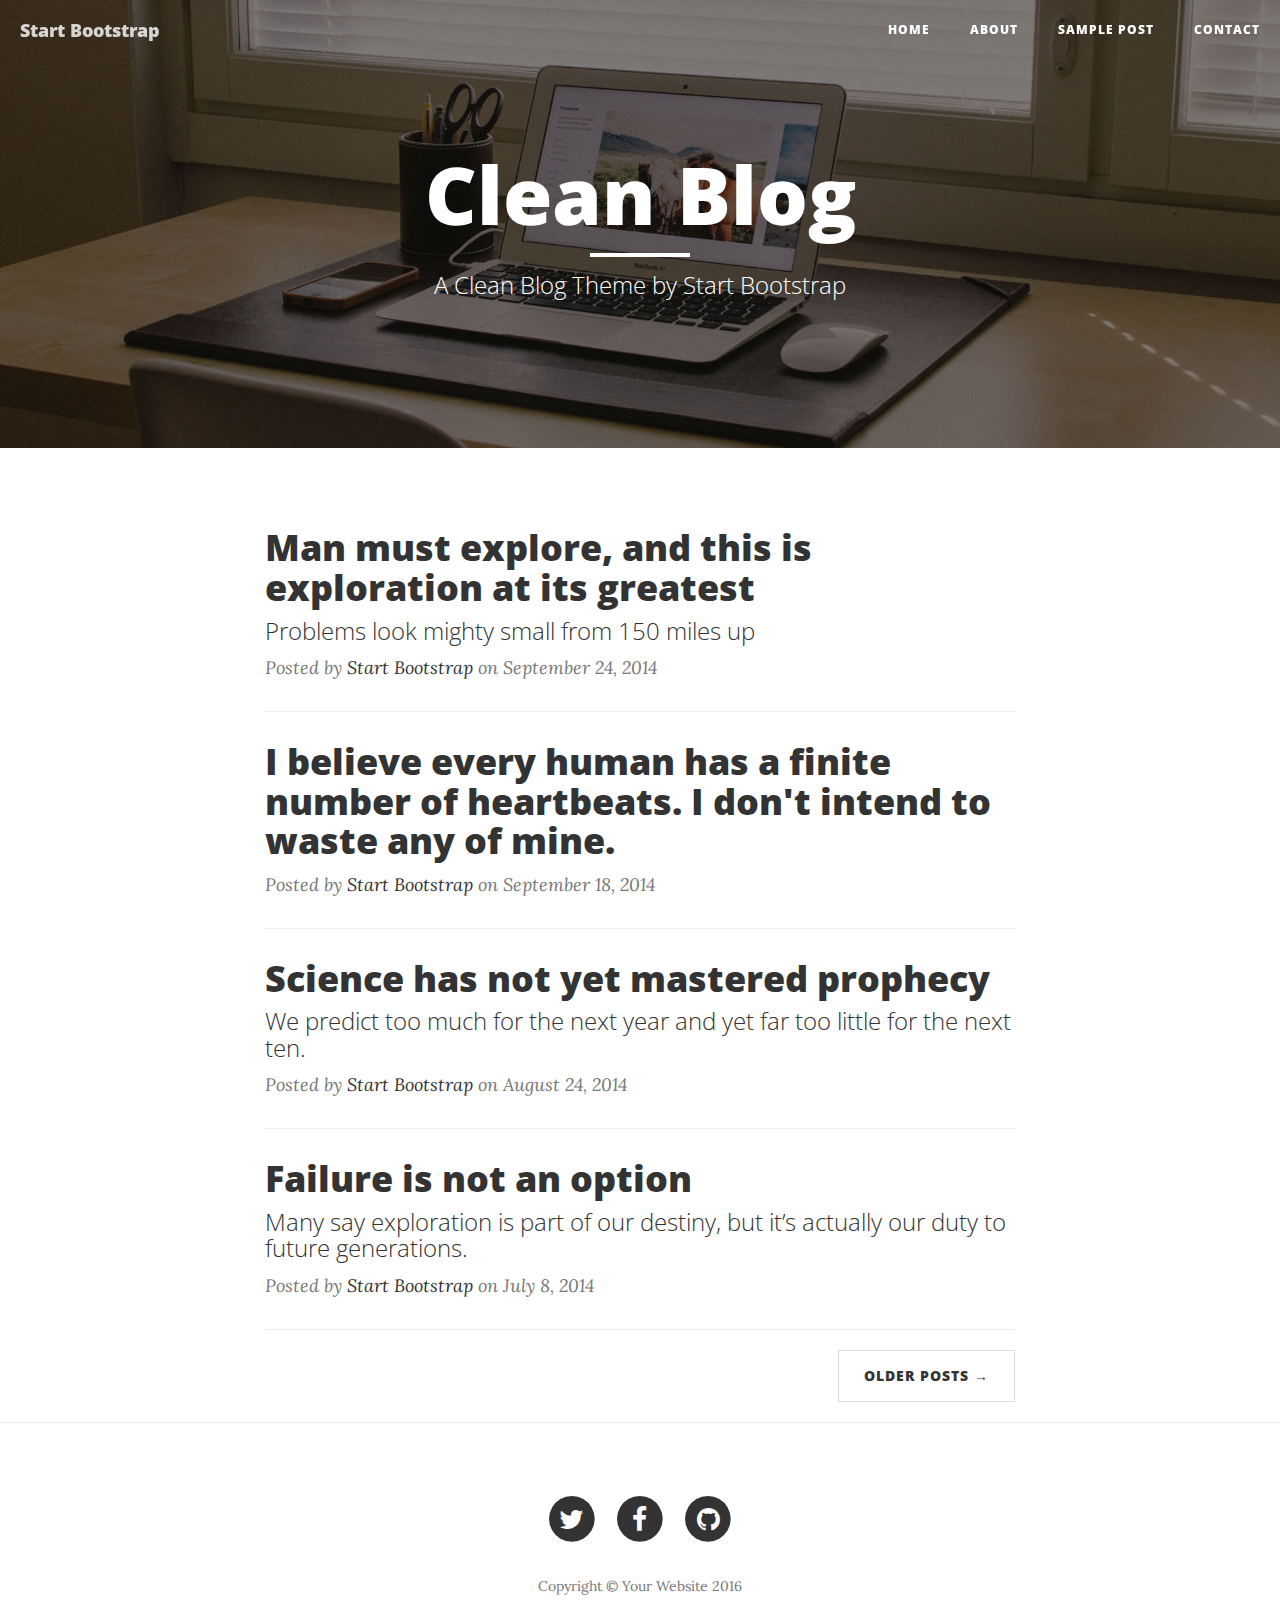
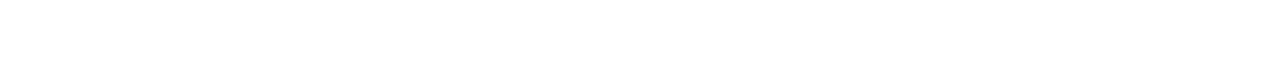
==== startbootstrap-clean-blog-gh-pages/index.html @ b695ce1a "first commit" ====
<!DOCTYPE html>
<html lang="en">

<head>

    <meta charset="utf-8">
    <meta http-equiv="X-UA-Compatible" content="IE=edge">
    <meta name="viewport" content="width=device-width, initial-scale=1">
    <meta name="description" content="">
    <meta name="author" content="">

    <title>Clean Blog</title>

    <!-- Bootstrap Core CSS -->
    <link href="vendor/bootstrap/css/bootstrap.min.css" rel="stylesheet">

    <!-- Theme CSS -->
    <link href="css/clean-blog.min.css" rel="stylesheet">

    <!-- Custom Fonts -->
    <link href="vendor/font-awesome/css/font-awesome.min.css" rel="stylesheet" type="text/css">
    <link href='https://fonts.googleapis.com/css?family=Lora:400,700,400italic,700italic' rel='stylesheet' type='text/css'>
    <link href='https://fonts.googleapis.com/css?family=Open+Sans:300italic,400italic,600italic,700italic,800italic,400,300,600,700,800' rel='stylesheet' type='text/css'>

    <!-- HTML5 Shim and Respond.js IE8 support of HTML5 elements and media queries -->
    <!-- WARNING: Respond.js doesn't work if you view the page via file:// -->
    <!--[if lt IE 9]>
        <script src="https://oss.maxcdn.com/libs/html5shiv/3.7.0/html5shiv.js"></script>
        <script src="https://oss.maxcdn.com/libs/respond.js/1.4.2/respond.min.js"></script>
    <![endif]-->

</head>

<body>

    <!-- Navigation -->
    <nav class="navbar navbar-default navbar-custom navbar-fixed-top">
        <div class="container-fluid">
            <!-- Brand and toggle get grouped for better mobile display -->
            <div class="navbar-header page-scroll">
                <button type="button" class="navbar-toggle" data-toggle="collapse" data-target="#bs-example-navbar-collapse-1">
                    <span class="sr-only">Toggle navigation</span>
                    Menu <i class="fa fa-bars"></i>
                </button>
                <a class="navbar-brand" href="index.html">Start Bootstrap</a>
            </div>

            <!-- Collect the nav links, forms, and other content for toggling -->
            <div class="collapse navbar-collapse" id="bs-example-navbar-collapse-1">
                <ul class="nav navbar-nav navbar-right">
                    <li>
                        <a href="index.html">Home</a>
                    </li>
                    <li>
                        <a href="about.html">About</a>
                    </li>
                    <li>
                        <a href="post.html">Sample Post</a>
                    </li>
                    <li>
                        <a href="contact.html">Contact</a>
                    </li>
                </ul>
            </div>
            <!-- /.navbar-collapse -->
        </div>
        <!-- /.container -->
    </nav>

    <!-- Page Header -->
    <!-- Set your background image for this header on the line below. -->
    <header class="intro-header" style="background-image: url('img/home-bg.jpg')">
        <div class="container">
            <div class="row">
                <div class="col-lg-8 col-lg-offset-2 col-md-10 col-md-offset-1">
                    <div class="site-heading">
                        <h1>Clean Blog</h1>
                        <hr class="small">
                        <span class="subheading">A Clean Blog Theme by Start Bootstrap</span>
                    </div>
                </div>
            </div>
        </div>
    </header>

    <!-- Main Content -->
    <div class="container">
        <div class="row">
            <div class="col-lg-8 col-lg-offset-2 col-md-10 col-md-offset-1">
                <div class="post-preview">
                    <a href="post.html">
                        <h2 class="post-title">
                            Man must explore, and this is exploration at its greatest
                        </h2>
                        <h3 class="post-subtitle">
                            Problems look mighty small from 150 miles up
                        </h3>
                    </a>
                    <p class="post-meta">Posted by <a href="#">Start Bootstrap</a> on September 24, 2014</p>
                </div>
                <hr>
                <div class="post-preview">
                    <a href="post.html">
                        <h2 class="post-title">
                            I believe every human has a finite number of heartbeats. I don't intend to waste any of mine.
                        </h2>
                    </a>
                    <p class="post-meta">Posted by <a href="#">Start Bootstrap</a> on September 18, 2014</p>
                </div>
                <hr>
                <div class="post-preview">
                    <a href="post.html">
                        <h2 class="post-title">
                            Science has not yet mastered prophecy
                        </h2>
                        <h3 class="post-subtitle">
                            We predict too much for the next year and yet far too little for the next ten.
                        </h3>
                    </a>
                    <p class="post-meta">Posted by <a href="#">Start Bootstrap</a> on August 24, 2014</p>
                </div>
                <hr>
                <div class="post-preview">
                    <a href="post.html">
                        <h2 class="post-title">
                            Failure is not an option
                        </h2>
                        <h3 class="post-subtitle">
                            Many say exploration is part of our destiny, but it’s actually our duty to future generations.
                        </h3>
                    </a>
                    <p class="post-meta">Posted by <a href="#">Start Bootstrap</a> on July 8, 2014</p>
                </div>
                <hr>
                <!-- Pager -->
                <ul class="pager">
                    <li class="next">
                        <a href="#">Older Posts &rarr;</a>
                    </li>
                </ul>
            </div>
        </div>
    </div>

    <hr>

    <!-- Footer -->
    <footer>
        <div class="container">
            <div class="row">
                <div class="col-lg-8 col-lg-offset-2 col-md-10 col-md-offset-1">
                    <ul class="list-inline text-center">
                        <li>
                            <a href="#">
                                <span class="fa-stack fa-lg">
                                    <i class="fa fa-circle fa-stack-2x"></i>
                                    <i class="fa fa-twitter fa-stack-1x fa-inverse"></i>
                                </span>
                            </a>
                        </li>
                        <li>
                            <a href="#">
                                <span class="fa-stack fa-lg">
                                    <i class="fa fa-circle fa-stack-2x"></i>
                                    <i class="fa fa-facebook fa-stack-1x fa-inverse"></i>
                                </span>
                            </a>
                        </li>
                        <li>
                            <a href="#">
                                <span class="fa-stack fa-lg">
                                    <i class="fa fa-circle fa-stack-2x"></i>
                                    <i class="fa fa-github fa-stack-1x fa-inverse"></i>
                                </span>
                            </a>
                        </li>
                    </ul>
                    <p class="copyright text-muted">Copyright &copy; Your Website 2016</p>
                </div>
            </div>
        </div>
    </footer>

    <!-- jQuery -->
    <script src="vendor/jquery/jquery.min.js"></script>

    <!-- Bootstrap Core JavaScript -->
    <script src="vendor/bootstrap/js/bootstrap.min.js"></script>

    <!-- Contact Form JavaScript -->
    <script src="js/jqBootstrapValidation.js"></script>
    <script src="js/contact_me.js"></script>

    <!-- Theme JavaScript -->
    <script src="js/clean-blog.min.js"></script>

</body>

</html>
---- startbootstrap-clean-blog-gh-pages/css/clean-blog.min.css ----
/*!
 * Start Bootstrap - Clean Blog v3.3.7+1 (http://startbootstrap.com/template-overviews/clean-blog)
 * Copyright 2013-2017 Start Bootstrap
 * Licensed under MIT (https://github.com/BlackrockDigital/startbootstrap/blob/gh-pages/LICENSE)
 */a,body{color:#333}.navbar-custom .nav li a,.navbar-custom .navbar-brand,h1,h2,h3,h4,h5,h6{font-weight:800}.caption,.intro-header .page-heading,.intro-header .site-heading,footer .copyright{text-align:center}body{font-family:Lora,'Times New Roman',serif;font-size:20px;-webkit-tap-highlight-color:#0085A1}.intro-header .page-heading .subheading,.intro-header .post-heading .subheading,.intro-header .site-heading .subheading,.navbar-custom,h1,h2,h3,h4,h5,h6{font-family:'Open Sans','Helvetica Neue',Helvetica,Arial,sans-serif}p{line-height:1.5;margin:30px 0}p a{text-decoration:underline}a:focus,a:hover{color:#0085A1}a img:focus,a img:hover{cursor:zoom-in}blockquote{color:#777;font-style:italic}hr.small{max-width:100px;margin:15px auto;border-width:4px;border-color:#fff}.navbar-custom{position:absolute;top:0;left:0;width:100%;z-index:3}.navbar-custom .navbar-header .navbar-toggle{color:#777;font-weight:800;text-transform:uppercase;font-size:12px}.navbar-custom .nav li a{text-transform:uppercase;font-size:12px;letter-spacing:1px}@media only screen and (min-width:768px){.navbar-custom{background:0 0;border-bottom:1px solid transparent}.navbar-custom .navbar-brand{color:#fff;padding:20px}.navbar-custom .navbar-brand:focus,.navbar-custom .navbar-brand:hover{color:rgba(255,255,255,.8)}.navbar-custom .nav li a{color:#fff;padding:20px}.navbar-custom .nav li a:focus,.navbar-custom .nav li a:hover{color:rgba(255,255,255,.8)}.navbar-custom .nav li ul.dropdown-menu a{color:#333}.navbar-custom .nav li ul.dropdown-menu a:focus,.navbar-custom .nav li ul.dropdown-menu a:hover{color:#0085A1}}@media only screen and (min-width:1170px){.navbar-custom{-webkit-transition:background-color .3s;-moz-transition:background-color .3s;transition:background-color .3s;-webkit-transform:translate3d(0,0,0);-moz-transform:translate3d(0,0,0);-ms-transform:translate3d(0,0,0);-o-transform:translate3d(0,0,0);transform:translate3d(0,0,0);-webkit-backface-visibility:hidden;backface-visibility:hidden}.navbar-custom.is-fixed{position:fixed;top:-61px;background-color:rgba(255,255,255,.9);border-bottom:1px solid #f2f2f2;-webkit-transition:-webkit-transform .3s;-moz-transition:-moz-transform .3s;transition:transform .3s}.navbar-custom.is-fixed .navbar-brand{color:#333}.navbar-custom.is-fixed .navbar-brand:focus,.navbar-custom.is-fixed .navbar-brand:hover{color:#0085A1}.navbar-custom.is-fixed .nav li a{color:#333}.navbar-custom.is-fixed .nav li a:focus,.navbar-custom.is-fixed .nav li a:hover{color:#0085A1}.navbar-custom.is-visible{-webkit-transform:translate3d(0,100%,0);-moz-transform:translate3d(0,100%,0);-ms-transform:translate3d(0,100%,0);-o-transform:translate3d(0,100%,0);transform:translate3d(0,100%,0)}}.intro-header{background:center center no-repeat;-webkit-background-size:cover;-moz-background-size:cover;background-size:cover;-o-background-size:cover;margin-bottom:50px}.intro-header .page-heading,.intro-header .post-heading,.intro-header .site-heading{padding:100px 0 50px;color:#fff}.intro-header .page-heading h1,.intro-header .site-heading h1{margin-top:0;font-size:50px}.intro-header .page-heading .subheading,.intro-header .site-heading .subheading{font-size:24px;line-height:1.1;display:block;font-weight:300;margin:10px 0 0}@media only screen and (min-width:768px){.intro-header .page-heading,.intro-header .post-heading,.intro-header .site-heading{padding:150px 0}.intro-header .page-heading h1,.intro-header .site-heading h1{font-size:80px}}.intro-header .post-heading h1{font-size:35px}.intro-header .post-heading .meta,.intro-header .post-heading .subheading{line-height:1.1;display:block}.intro-header .post-heading .subheading{font-size:24px;margin:10px 0 30px;font-weight:600}.intro-header .post-heading .meta{font-family:Lora,'Times New Roman',serif;font-style:italic;font-weight:300;font-size:20px}.intro-header .post-heading .meta a{color:#fff}@media only screen and (min-width:768px){.intro-header .post-heading h1{font-size:55px}.intro-header .post-heading .subheading{font-size:30px}}.post-preview>a{color:#333}.post-preview>a:focus,.post-preview>a:hover{text-decoration:none;color:#0085A1}.post-preview>a>.post-title{font-size:30px;margin-top:30px;margin-bottom:10px}.post-preview>a>.post-subtitle{margin:0 0 10px;font-weight:300}.post-preview>.post-meta{color:#777;font-size:18px;font-style:italic;margin-top:0}.post-preview>.post-meta>a{text-decoration:none;color:#333}.post-preview>.post-meta>a:focus,.post-preview>.post-meta>a:hover{color:#0085A1;text-decoration:underline}@media only screen and (min-width:768px){.post-preview>a>.post-title{font-size:36px}}.section-heading{font-size:36px;margin-top:60px;font-weight:700}.btn,.pager li>a,.pager li>span{font-family:'Open Sans','Helvetica Neue',Helvetica,Arial,sans-serif;text-transform:uppercase;font-weight:800;letter-spacing:1px}.caption{font-size:14px;padding:10px;font-style:italic;margin:0;display:block;border-bottom-right-radius:5px;border-bottom-left-radius:5px}footer{padding:50px 0 65px}footer .list-inline{margin:0;padding:0}footer .copyright{font-size:14px;margin-bottom:0}.floating-label-form-group{font-size:14px;position:relative;margin-bottom:0;padding-bottom:.5em;border-bottom:1px solid #eee}.floating-label-form-group input,.floating-label-form-group textarea{z-index:1;position:relative;padding-right:0;padding-left:0;border:none;border-radius:0;font-size:1.5em;background:0 0;box-shadow:none!important;resize:none}.floating-label-form-group label{display:block;z-index:0;position:relative;top:2em;margin:0;font-size:.85em;line-height:1.764705882em;vertical-align:middle;vertical-align:baseline;opacity:0;-webkit-transition:top .3s ease,opacity .3s ease;-moz-transition:top .3s ease,opacity .3s ease;-ms-transition:top .3s ease,opacity .3s ease;transition:top .3s ease,opacity .3s ease}.floating-label-form-group::not(:first-child){padding-left:14px;border-left:1px solid #eee}.floating-label-form-group-with-value label{top:0;opacity:1}.floating-label-form-group-with-focus label{color:#0085A1}form .row:first-child .floating-label-form-group{border-top:1px solid #eee}.btn{font-size:14px;border-radius:0;padding:15px 25px}.btn-lg{font-size:16px;padding:25px 35px}.btn-default:focus,.btn-default:hover{background-color:#0085A1;border:1px solid #0085A1;color:#fff}.pager{margin:20px 0 0}.pager li>a,.pager li>span{font-size:14px;padding:15px 25px;background-color:#fff;border-radius:0}.pager li>a:focus,.pager li>a:hover{color:#fff;background-color:#0085A1;border:1px solid #0085A1}.pager .disabled>a,.pager .disabled>a:focus,.pager .disabled>a:hover,.pager .disabled>span{color:#777;background-color:#333;cursor:not-allowed}::-moz-selection{color:#fff;text-shadow:none;background:#0085A1}::selection{color:#fff;text-shadow:none;background:#0085A1}img::selection{color:#fff;background:0 0}img::-moz-selection{color:#fff;background:0 0}
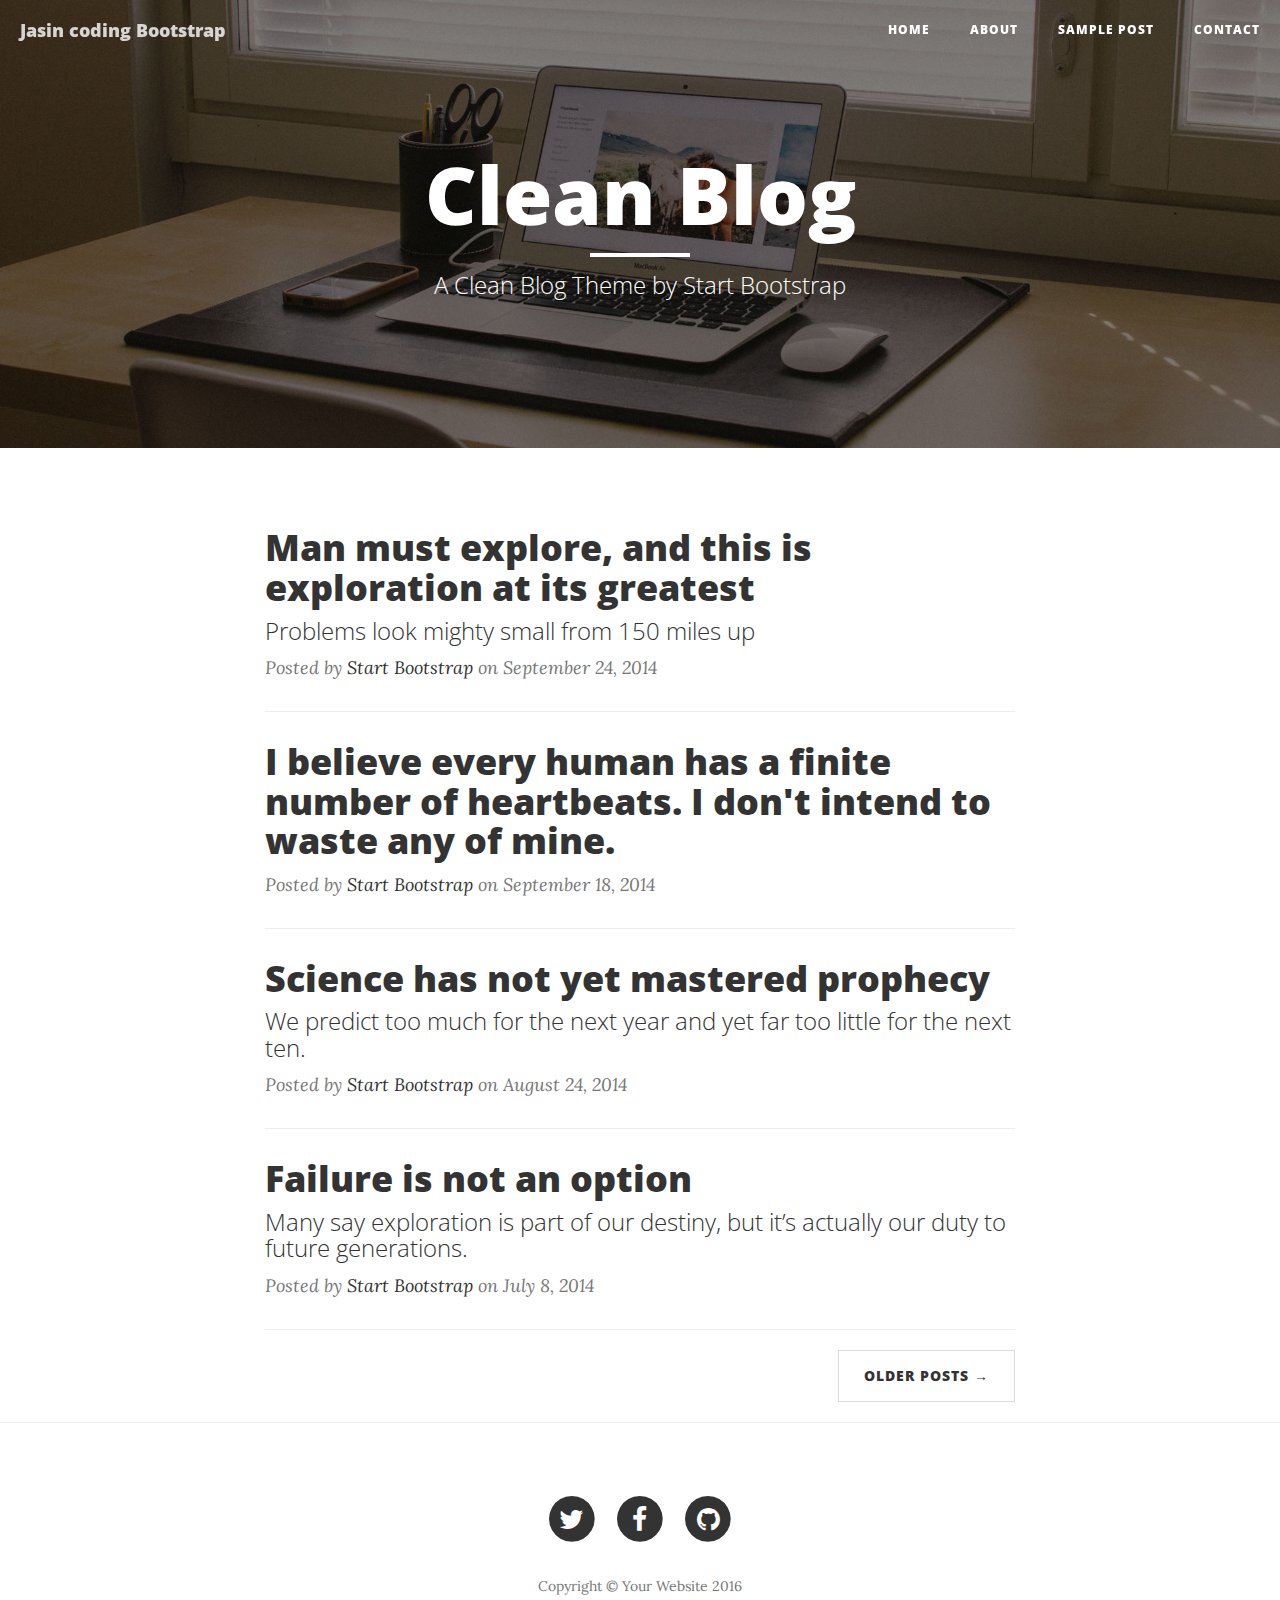
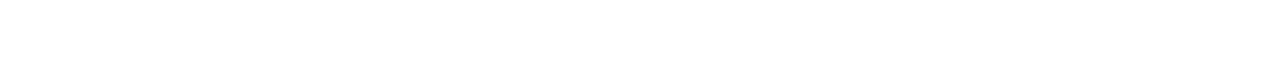
==== commit e2782c48: "modifiy index.html" ====
--- a/startbootstrap-clean-blog-gh-pages/index.html
+++ b/startbootstrap-clean-blog-gh-pages/index.html
@@ -9,7 +9,7 @@
     <meta name="description" content="">
     <meta name="author" content="">
 
-    <title>Clean Blog</title>
+    <title>Jasin come Clean Blog</title>
 
     <!-- Bootstrap Core CSS -->
     <link href="vendor/bootstrap/css/bootstrap.min.css" rel="stylesheet">
@@ -42,7 +42,7 @@
                     <span class="sr-only">Toggle navigation</span>
                     Menu <i class="fa fa-bars"></i>
                 </button>
-                <a class="navbar-brand" href="index.html">Start Bootstrap</a>
+                <a class="navbar-brand" href="index.html">Jasin coding Bootstrap</a>
             </div>
 
             <!-- Collect the nav links, forms, and other content for toggling -->
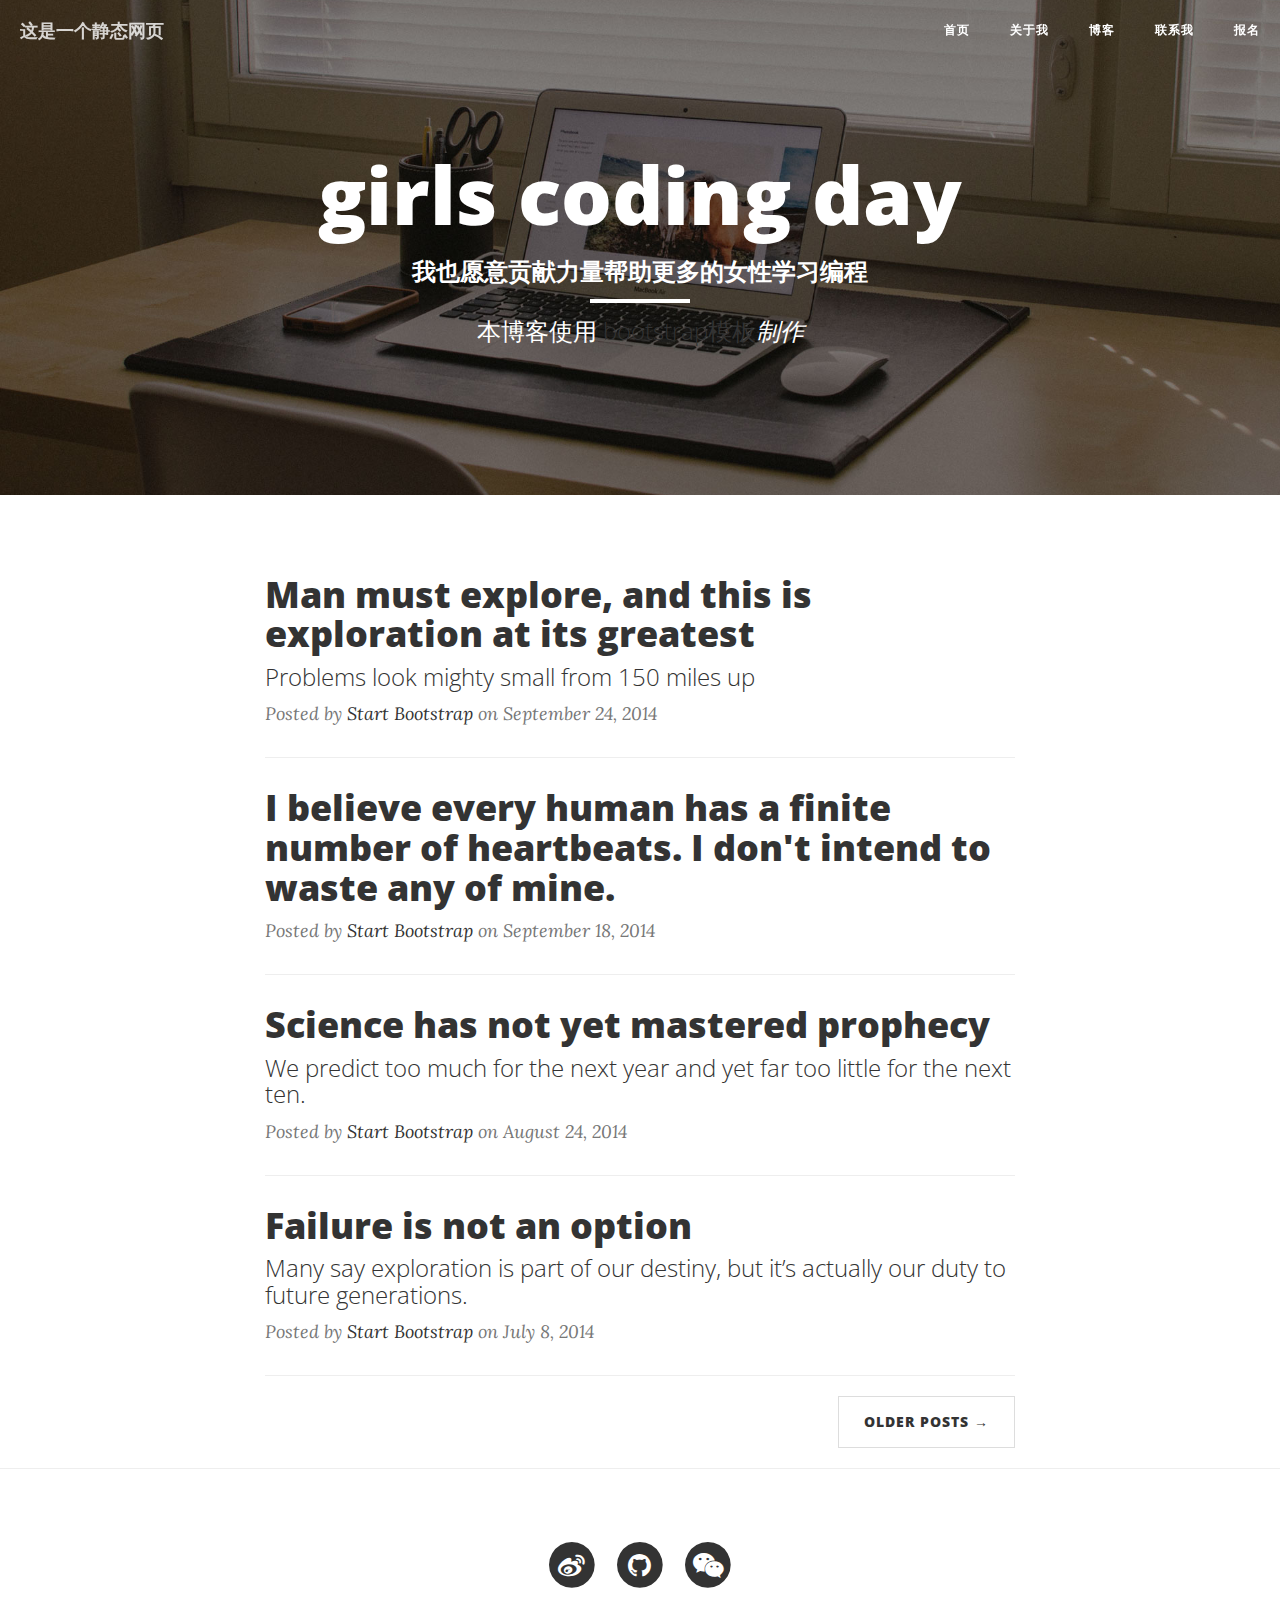
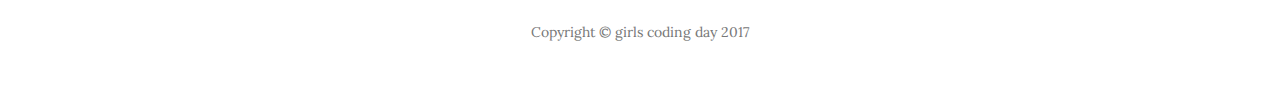
==== commit 47422cb5: "Jasin web" ====
--- a/startbootstrap-clean-blog-gh-pages/index.html
+++ b/startbootstrap-clean-blog-gh-pages/index.html
@@ -9,7 +9,7 @@
     <meta name="description" content="">
     <meta name="author" content="">
 
-    <title>Jasin come Clean Blog</title>
+    <title>girls coding day</title>
 
     <!-- Bootstrap Core CSS -->
     <link href="vendor/bootstrap/css/bootstrap.min.css" rel="stylesheet">
@@ -42,23 +42,26 @@
                     <span class="sr-only">Toggle navigation</span>
                     Menu <i class="fa fa-bars"></i>
                 </button>
-                <a class="navbar-brand" href="index.html">Jasin coding Bootstrap</a>
+                <a class="navbar-brand" href="index.html">这是一个静态网页</a>
             </div>
 
             <!-- Collect the nav links, forms, and other content for toggling -->
             <div class="collapse navbar-collapse" id="bs-example-navbar-collapse-1">
                 <ul class="nav navbar-nav navbar-right">
                     <li>
-                        <a href="index.html">Home</a>
-                    </li>
-                    <li>
-                        <a href="about.html">About</a>
-                    </li>
-                    <li>
-                        <a href="post.html">Sample Post</a>
-                    </li>
-                    <li>
-                        <a href="contact.html">Contact</a>
+                        <a href="index.html">首页</a>
+                    </li>
+                    <li>
+                        <a href="about.html">关于我</a>
+                    </li>
+                    <li>
+                        <a href="post.html"><b>博客</b></a>
+                    </li>
+                    <li>
+                        <a href="contact.html">联系我</a>
+                    </li>
+                    <li>
+                        <a href="https://girlscodingday.org/">报名</a>
                     </li>
                 </ul>
             </div>
@@ -74,9 +77,11 @@
             <div class="row">
                 <div class="col-lg-8 col-lg-offset-2 col-md-10 col-md-offset-1">
                     <div class="site-heading">
-                        <h1>Clean Blog</h1>
+                        <h1>girls coding day</h1>
+                        <h2></h2>
+                        <h3>我也愿意贡献力量帮助更多的女性学习编程</h3>
                         <hr class="small">
-                        <span class="subheading">A Clean Blog Theme by Start Bootstrap</span>
+                        <span class="subheading">本博客使用<a href=" https://startbootstrap.com/template-overviews/clean-blog/"> bootstrap模板</a><i>制作</i></span>
                     </div>
                 </div>
             </div>
@@ -154,15 +159,7 @@
                             <a href="#">
                                 <span class="fa-stack fa-lg">
                                     <i class="fa fa-circle fa-stack-2x"></i>
-                                    <i class="fa fa-twitter fa-stack-1x fa-inverse"></i>
-                                </span>
-                            </a>
-                        </li>
-                        <li>
-                            <a href="#">
-                                <span class="fa-stack fa-lg">
-                                    <i class="fa fa-circle fa-stack-2x"></i>
-                                    <i class="fa fa-facebook fa-stack-1x fa-inverse"></i>
+                                    <i class="fa fa-weibo fa-stack-1x fa-inverse"></i>
                                 </span>
                             </a>
                         </li>
@@ -174,8 +171,16 @@
                                 </span>
                             </a>
                         </li>
+                        <li>
+                            <a href="#">
+                                <span class="fa-stack fa-lg">
+                                    <i class="fa fa-circle fa-stack-2x"></i>
+                                    <i class="fa fa-wechat fa-stack-1x fa-inverse"></i>
+                                </span>
+                            </a>
+                        </li>
                     </ul>
-                    <p class="copyright text-muted">Copyright &copy; Your Website 2016</p>
+                    <p class="copyright text-muted">Copyright &copy; girls coding day 2017</p>
                 </div>
             </div>
         </div>
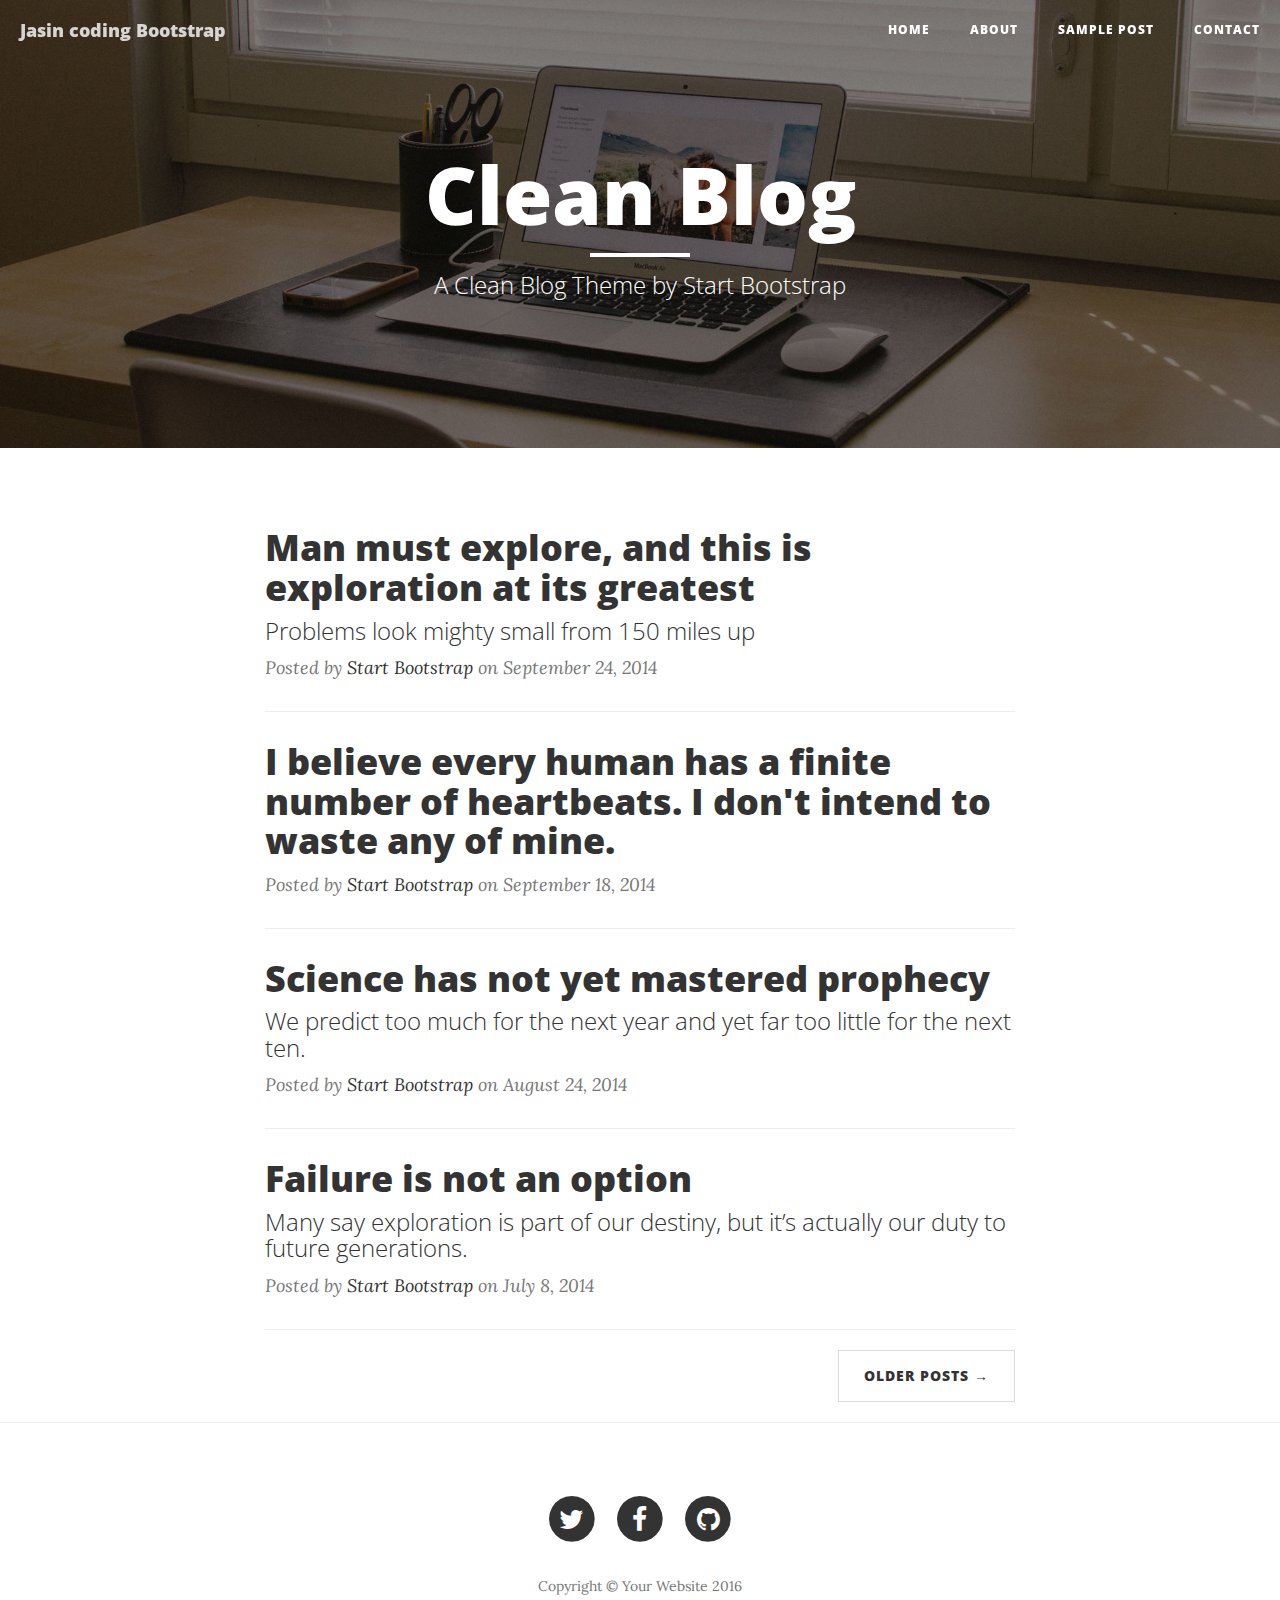
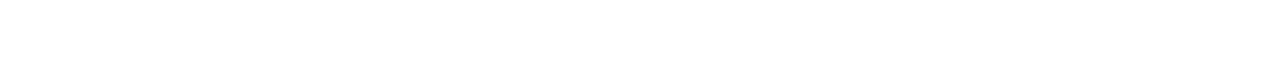
==== commit 1178eddf: "Revert "Jasin web"" ====
--- a/startbootstrap-clean-blog-gh-pages/index.html
+++ b/startbootstrap-clean-blog-gh-pages/index.html
@@ -9,7 +9,7 @@
     <meta name="description" content="">
     <meta name="author" content="">
 
-    <title>girls coding day</title>
+    <title>Jasin come Clean Blog</title>
 
     <!-- Bootstrap Core CSS -->
     <link href="vendor/bootstrap/css/bootstrap.min.css" rel="stylesheet">
@@ -42,26 +42,23 @@
                     <span class="sr-only">Toggle navigation</span>
                     Menu <i class="fa fa-bars"></i>
                 </button>
-                <a class="navbar-brand" href="index.html">这是一个静态网页</a>
+                <a class="navbar-brand" href="index.html">Jasin coding Bootstrap</a>
             </div>
 
             <!-- Collect the nav links, forms, and other content for toggling -->
             <div class="collapse navbar-collapse" id="bs-example-navbar-collapse-1">
                 <ul class="nav navbar-nav navbar-right">
                     <li>
-                        <a href="index.html">首页</a>
+                        <a href="index.html">Home</a>
                     </li>
                     <li>
-                        <a href="about.html">关于我</a>
+                        <a href="about.html">About</a>
                     </li>
                     <li>
-                        <a href="post.html"><b>博客</b></a>
+                        <a href="post.html">Sample Post</a>
                     </li>
                     <li>
-                        <a href="contact.html">联系我</a>
-                    </li>
-                    <li>
-                        <a href="https://girlscodingday.org/">报名</a>
+                        <a href="contact.html">Contact</a>
                     </li>
                 </ul>
             </div>
@@ -77,11 +74,9 @@
             <div class="row">
                 <div class="col-lg-8 col-lg-offset-2 col-md-10 col-md-offset-1">
                     <div class="site-heading">
-                        <h1>girls coding day</h1>
-                        <h2></h2>
-                        <h3>我也愿意贡献力量帮助更多的女性学习编程</h3>
+                        <h1>Clean Blog</h1>
                         <hr class="small">
-                        <span class="subheading">本博客使用<a href=" https://startbootstrap.com/template-overviews/clean-blog/"> bootstrap模板</a><i>制作</i></span>
+                        <span class="subheading">A Clean Blog Theme by Start Bootstrap</span>
                     </div>
                 </div>
             </div>
@@ -159,7 +154,15 @@
                             <a href="#">
                                 <span class="fa-stack fa-lg">
                                     <i class="fa fa-circle fa-stack-2x"></i>
-                                    <i class="fa fa-weibo fa-stack-1x fa-inverse"></i>
+                                    <i class="fa fa-twitter fa-stack-1x fa-inverse"></i>
+                                </span>
+                            </a>
+                        </li>
+                        <li>
+                            <a href="#">
+                                <span class="fa-stack fa-lg">
+                                    <i class="fa fa-circle fa-stack-2x"></i>
+                                    <i class="fa fa-facebook fa-stack-1x fa-inverse"></i>
                                 </span>
                             </a>
                         </li>
@@ -171,16 +174,8 @@
                                 </span>
                             </a>
                         </li>
-                        <li>
-                            <a href="#">
-                                <span class="fa-stack fa-lg">
-                                    <i class="fa fa-circle fa-stack-2x"></i>
-                                    <i class="fa fa-wechat fa-stack-1x fa-inverse"></i>
-                                </span>
-                            </a>
-                        </li>
                     </ul>
-                    <p class="copyright text-muted">Copyright &copy; girls coding day 2017</p>
+                    <p class="copyright text-muted">Copyright &copy; Your Website 2016</p>
                 </div>
             </div>
         </div>
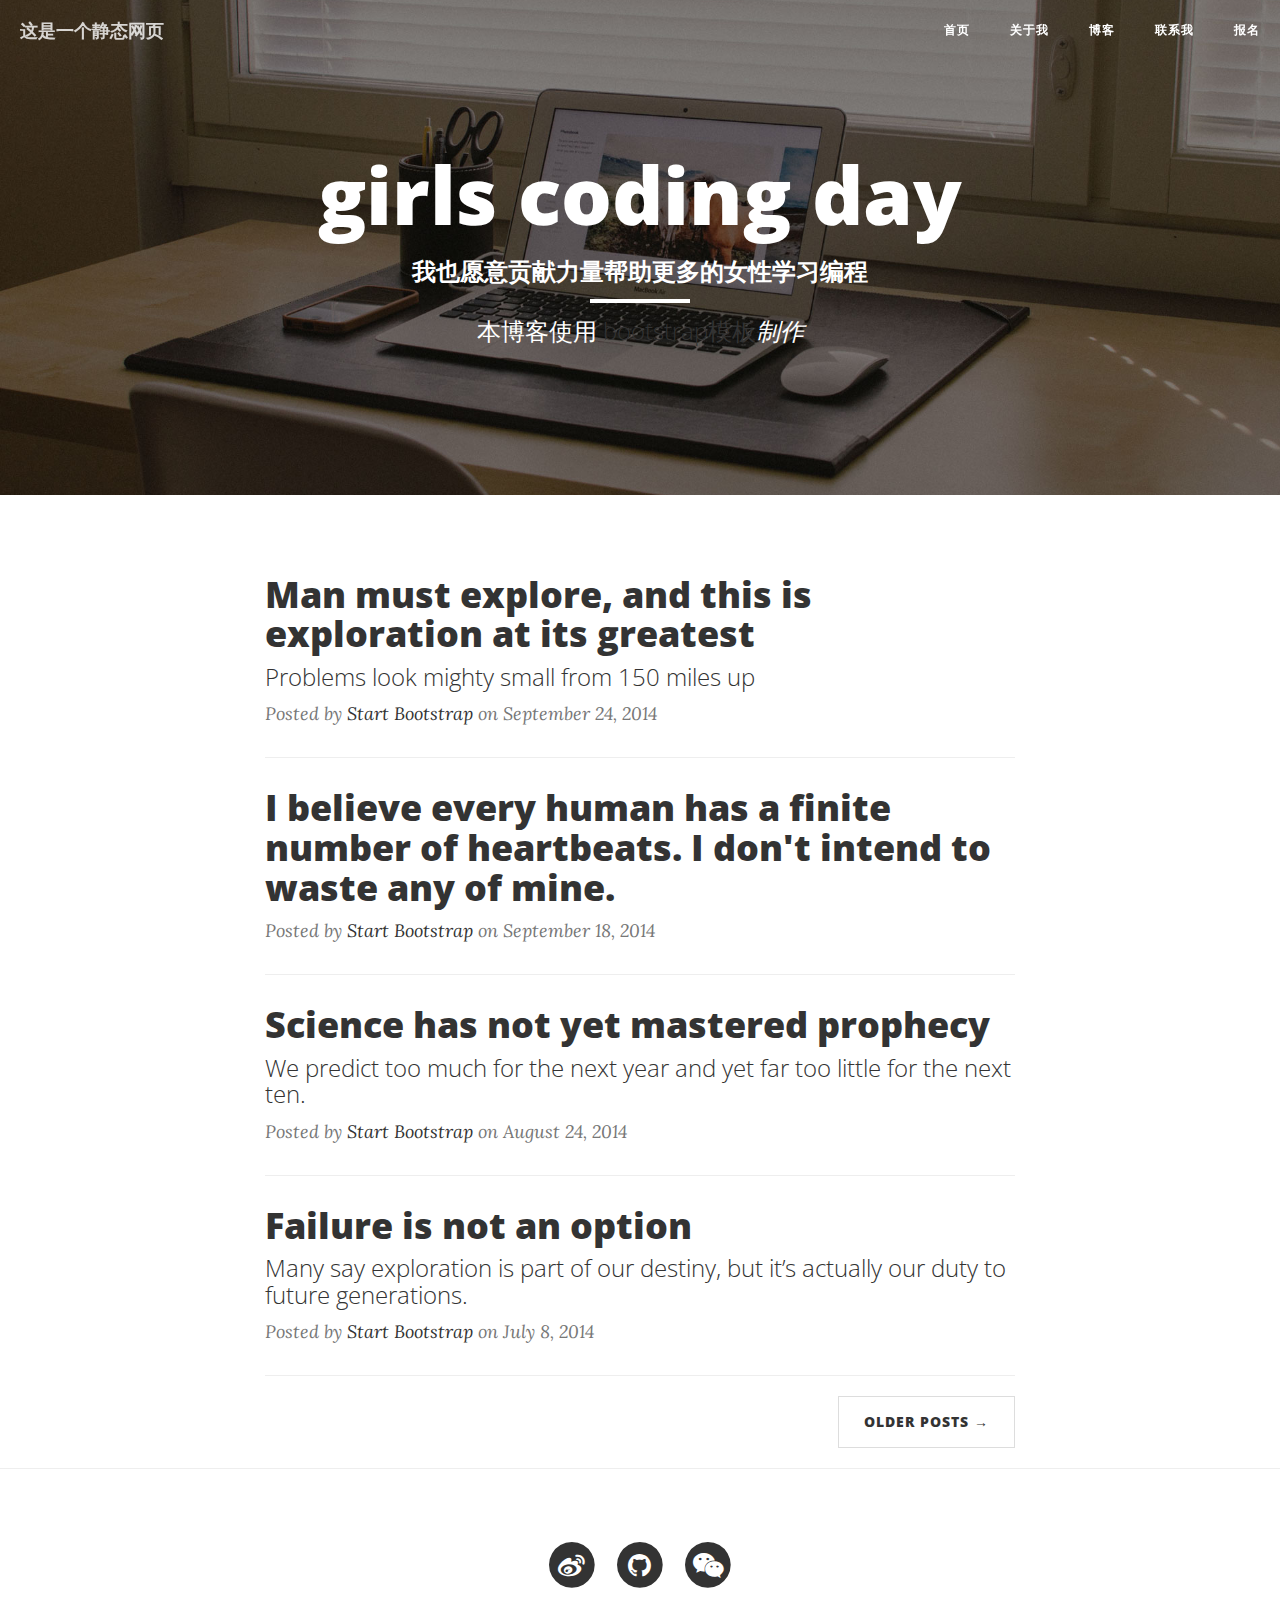
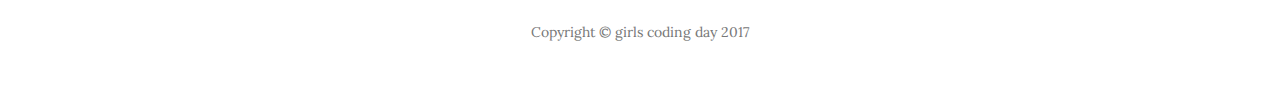
==== commit fd2e2013: "Revert "Revert "Jasin web""" ====
--- a/startbootstrap-clean-blog-gh-pages/index.html
+++ b/startbootstrap-clean-blog-gh-pages/index.html
@@ -9,7 +9,7 @@
     <meta name="description" content="">
     <meta name="author" content="">
 
-    <title>Jasin come Clean Blog</title>
+    <title>girls coding day</title>
 
     <!-- Bootstrap Core CSS -->
     <link href="vendor/bootstrap/css/bootstrap.min.css" rel="stylesheet">
@@ -42,23 +42,26 @@
                     <span class="sr-only">Toggle navigation</span>
                     Menu <i class="fa fa-bars"></i>
                 </button>
-                <a class="navbar-brand" href="index.html">Jasin coding Bootstrap</a>
+                <a class="navbar-brand" href="index.html">这是一个静态网页</a>
             </div>
 
             <!-- Collect the nav links, forms, and other content for toggling -->
             <div class="collapse navbar-collapse" id="bs-example-navbar-collapse-1">
                 <ul class="nav navbar-nav navbar-right">
                     <li>
-                        <a href="index.html">Home</a>
-                    </li>
-                    <li>
-                        <a href="about.html">About</a>
-                    </li>
-                    <li>
-                        <a href="post.html">Sample Post</a>
-                    </li>
-                    <li>
-                        <a href="contact.html">Contact</a>
+                        <a href="index.html">首页</a>
+                    </li>
+                    <li>
+                        <a href="about.html">关于我</a>
+                    </li>
+                    <li>
+                        <a href="post.html"><b>博客</b></a>
+                    </li>
+                    <li>
+                        <a href="contact.html">联系我</a>
+                    </li>
+                    <li>
+                        <a href="https://girlscodingday.org/">报名</a>
                     </li>
                 </ul>
             </div>
@@ -74,9 +77,11 @@
             <div class="row">
                 <div class="col-lg-8 col-lg-offset-2 col-md-10 col-md-offset-1">
                     <div class="site-heading">
-                        <h1>Clean Blog</h1>
+                        <h1>girls coding day</h1>
+                        <h2></h2>
+                        <h3>我也愿意贡献力量帮助更多的女性学习编程</h3>
                         <hr class="small">
-                        <span class="subheading">A Clean Blog Theme by Start Bootstrap</span>
+                        <span class="subheading">本博客使用<a href=" https://startbootstrap.com/template-overviews/clean-blog/"> bootstrap模板</a><i>制作</i></span>
                     </div>
                 </div>
             </div>
@@ -154,15 +159,7 @@
                             <a href="#">
                                 <span class="fa-stack fa-lg">
                                     <i class="fa fa-circle fa-stack-2x"></i>
-                                    <i class="fa fa-twitter fa-stack-1x fa-inverse"></i>
-                                </span>
-                            </a>
-                        </li>
-                        <li>
-                            <a href="#">
-                                <span class="fa-stack fa-lg">
-                                    <i class="fa fa-circle fa-stack-2x"></i>
-                                    <i class="fa fa-facebook fa-stack-1x fa-inverse"></i>
+                                    <i class="fa fa-weibo fa-stack-1x fa-inverse"></i>
                                 </span>
                             </a>
                         </li>
@@ -174,8 +171,16 @@
                                 </span>
                             </a>
                         </li>
+                        <li>
+                            <a href="#">
+                                <span class="fa-stack fa-lg">
+                                    <i class="fa fa-circle fa-stack-2x"></i>
+                                    <i class="fa fa-wechat fa-stack-1x fa-inverse"></i>
+                                </span>
+                            </a>
+                        </li>
                     </ul>
-                    <p class="copyright text-muted">Copyright &copy; Your Website 2016</p>
+                    <p class="copyright text-muted">Copyright &copy; girls coding day 2017</p>
                 </div>
             </div>
         </div>
